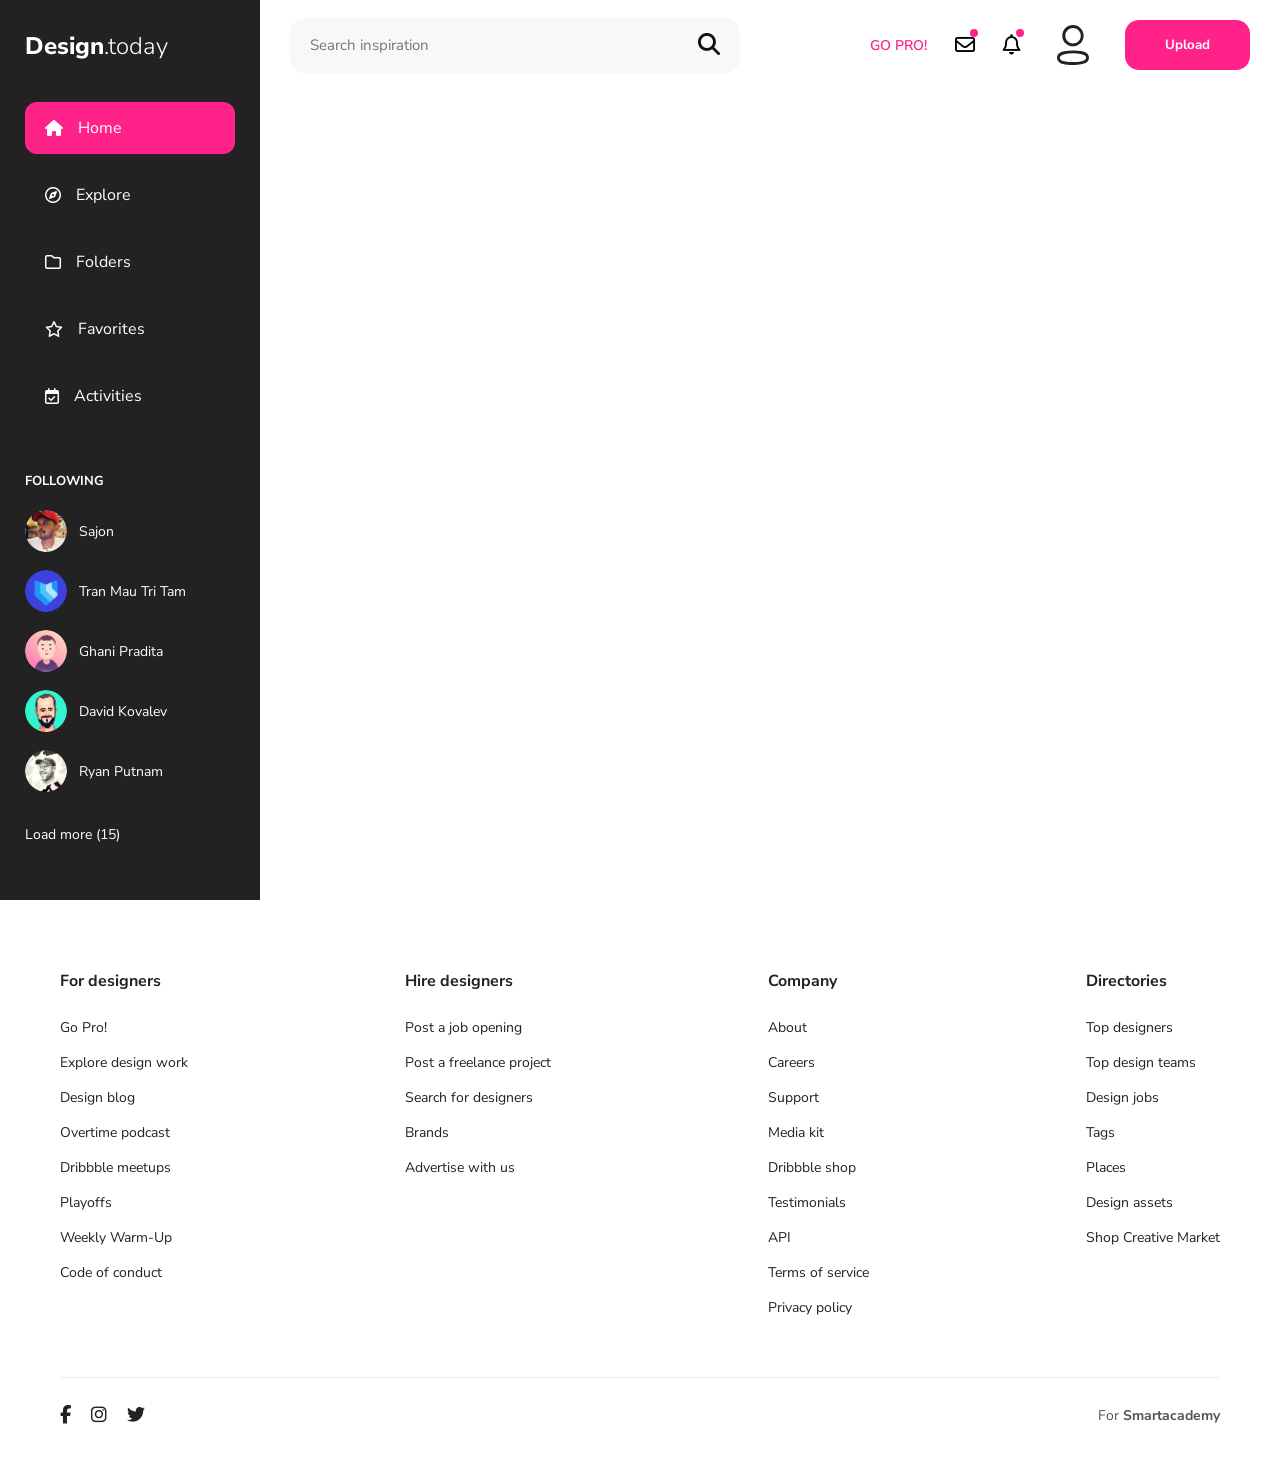
==== 2ndpage.html @ bc4ee6fa "footer added footer" ====
<!DOCTYPE html>
<html lang="en">
<head>
    <meta charset="UTF-8">
    <meta name="viewport" content="width=device-width, initial-scale=1.0">
    <title>design.today</title>
    <link rel="stylesheet" href="style.css">
    <link rel="preconnect" href="https://fonts.googleapis.com">
    <link rel="preconnect" href="https://fonts.gstatic.com" crossorigin>
    <link href="https://fonts.googleapis.com/css2?family=Nunito+Sans:ital,opsz,wght@0,6..12,200..1000;1,6..12,200..1000&display=swap" rel="stylesheet">
    <link rel="stylesheet" 
    href="https://cdnjs.cloudflare.com/ajax/libs/font-awesome/6.5.2/css/all.min.css">
</head>
<body>
<div class="page"> 

      <aside class="sidebar">
        <div class="logo"> 
        <h1>Design<span>.today</span></h1>
        </div>
        <ul class="menu">
            <li class="active">
                <a href="#"> <i class="fa-solid fa-house"></i> Home </a>
            </li>
            <li>
                <a href="#"> <i class="fa-regular fa-compass"></i> Explore </a>
            </li>
            <li>
                <a href="#"> <i class="fa-regular fa-folder"></i> Folders </a>
            </li>
            <li>
                <a href="#"> <i class="fa-regular fa-star"></i> Favorites </a>
            </li>
            <li>
                <a href="#"> <i class="fa-regular fa-calendar-check"></i> Activities </a>
            </li>
        </ul>
        <div class="following">
        <h2>
            FOLLOWING
        </h2>
        <div class="person"> 
        <img src="image/side1.png" alt="">
        <span>Sajon</span>
        </div>
        <div class="person"> 
        <img src="image/side2.png" alt="">
        <span>Tran Mau Tri Tam</span>
        </div>
        <div class="person"> 
        <img src="image/side3.png" alt="">
        <span>Ghani Pradita</span>
        </div>
        <div class="person">  
        <img src="image/side4.png" alt="">
        <span>David Kovalev</span>
        </div>
        <div class="person">
        <img src="image/side5.png" alt="">
        <span>Ryan Putnam</span>
        </div>
        <a href="#" class="load" >Load more (15)</a>
        </div>
    </aside>

    <div class="right"> 
    <header class="header">
        <div class="search-box">
        <input type="text" placeholder="Search inspiration">
        <button>
             <i class="fa-solid fa-magnifying-glass"></i>
        </button>
        </div>
        <nav class="nav-right">
            <a href="#" class="pro">
                GO PRO!
            </a>
            <a href="#" class="icon">
                <i class="fa-regular fa-envelope"></i>
                <span class="dot"></span>
            </a>
            <a href="#" class="icon">
                <i class="fa-regular fa-bell"></i>
                <span class="dot"></span>
            </a>
            <a href="index.html" class="profile-link">
                <img src="image/profile0.svg" alt="profile" class="profile">
            </a>
            <button class="upload-btn">
                Upload
            </button>
        </nav>
    </header>

     <main class="content">
     </main>
</div>
</div>

<footer class="footer">

    <div class="footer-links">

        <div class="footer-column">
            <h3>For designers</h3>

            <a href="#">Go Pro!</a>
            <a href="#">Explore design work</a>
            <a href="#">Design blog</a>
            <a href="#">Overtime podcast</a>
            <a href="#">Dribbble meetups</a>
            <a href="#">Playoffs</a>
            <a href="#">Weekly Warm-Up</a>
            <a href="#">Code of conduct</a>
        </div>

        <div class="footer-column">
            <h3>Hire designers</h3>

            <a href="#">Post a job opening</a>
            <a href="#">Post a freelance project</a>
            <a href="#">Search for designers</a>
            <a href="#">Brands</a>
            <a href="#">Advertise with us</a>
        </div>

        <div class="footer-column">
            <h3>Company</h3>

            <a href="#">About</a>
            <a href="#">Careers</a>
            <a href="#">Support</a>
            <a href="#">Media kit</a>
            <a href="#">Dribbble shop</a>
            <a href="#">Testimonials</a>
            <a href="#">API</a>
            <a href="#">Terms of service</a>
            <a href="#">Privacy policy</a>
        </div>

        <div class="footer-column">
            <h3>Directories</h3>

            <a href="#">Top designers</a>
            <a href="#">Top design teams</a>
            <a href="#">Design jobs</a>
            <a href="#">Tags</a>
            <a href="#">Places</a>
            <a href="#">Design assets</a>
            <a href="#">Shop Creative Market</a>
        </div>

    </div>

    <div class="footer-bottom">

        <div class="socials">
            <a href="#"><i class="fa-brands fa-facebook-f"></i></a>
            <a href="#"><i class="fa-brands fa-instagram"></i></a>
            <a href="#"><i class="fa-brands fa-twitter"></i></a>
        </div>

        <p>For <strong>Smartacademy</strong></p>

    </div>

</footer>


</body>
</html>
---- style.css ----
*{
    margin:0;
    padding:0;
    box-sizing:border-box;
    font-family: "Nunito Sans", sans-serif;
}

body{
    background:#FFFFFF;
}

a {
    color: inherit;
    text-decoration: none;
}

.header{
    width:100%;
    height:90px;
    display:flex;
    justify-content:space-between;
    align-items:center;
    padding:0 30px;
}

.search-box{
    width:450px;
    height:55px;
    background: #f8f8f8;
    border-radius:15px;

    display:flex;
    align-items:center;
    justify-content:space-between;

    padding:0 20px;
}

.search-box input{
    width:100%;
    border:none;
    outline:none;
    background:transparent;
    font-size:15px;
    color:#111111;
}

.search-box button{
    border:none;
    background:none;
    cursor:pointer;
    font-size:22px;
    color:#111111;
}

.nav-right{
    display:flex;
    align-items:center;
    gap:28px;
}

.pro{
    text-decoration:none;
    color:#ff2288;
    font-size:14px;
    font-weight:600;
}

.icon{
    position:relative;
    font-size:20px;
}

.dot{
    position:absolute;
    width:8px;
    height:8px;
    background:#ff2288;
    border-radius:50%;
    top:-3px;
    right:-3px;
}

.profile-link{
    display: flex;
    align-items: center;
    text-decoration: none;
}

.profile{
    width: 48px;
    height: 48px;
    border-radius: 50%;
    object-fit: cover;
    display: block;
    cursor: pointer;
}

.upload-btn{
    border:none;
    background:#ff2288;
    color:white;
    padding:16px 40px;
    border-radius:14px;
    font-weight:bold;
    cursor:pointer;
    transition:.3s;
}

.upload-btn:hover{
    background:#ff2288;
}

.sidebar{
    width:260px;
    min-height:100vh;
    background: #222222;
    color:white;
    padding:30px 25px;
}
.logo{
    margin-bottom:40px;
}

.logo h1{
    font-size:24px;
    font-weight:800;
}

.logo span{
    font-weight:300;
}

.menu{
    list-style:none;
}

.menu li{
    margin-bottom:15px;
}

.menu a{
    display:flex;
    align-items:center;
    gap:15px;
    padding:15px 20px;
    border-radius:12px;
    color:white;
    transition:.3s;
}

.menu a:hover{
    background:#ff2288;
}

.menu .active a{
    background:#ff2288;
}

.following{
    margin-top:50px;
}

.following h2{
    color:#FFFFFF;
    font-size:13px;
    margin-bottom:20px;
}

.person{
    display:flex;
    align-items:center;
    gap:12px;
    margin-bottom:18px;
}

.person img{
    width:42px;
    height:42px;
    border-radius:50%;
    object-fit:cover;
}

.person span{
    font-size:14px;
}

.load{
    display:inline-block;
    margin-top:15px;
    color: white;
    font-size:14px;
}

.page{
    display: flex;
}

.sidebar{
    width:260px;
    min-height:100vh;
}

.right{
    flex:1;
}

.header{
    height:90px;
}



.footer{
    padding:70px 60px 30px;
    background:#fff;
}

.footer-links{
    display:flex;
    justify-content:space-between;
    gap:60px;
    flex-wrap:wrap;
}

.footer-column{
    display:flex;
    flex-direction:column;
    gap:16px;
}

.footer-column h3{
    font-size:16px;
    margin-bottom:10px;
    color:#222222;
}

.footer-column a{
    font-size:14px;
    color:#222222;
    transition:.3s;
}

.footer-column a:hover{
    color:#ff2288;
}

.footer-bottom{
    margin-top:60px;
    padding-top:25px;
    border-top:1px solid #ececec;

    display:flex;
    justify-content:space-between;
    align-items:center;
}

.socials{
    display:flex;
    gap:20px;
}

.socials a{
    color:#222222;
    font-size:18px;
    transition:.3s;
}

.socials a:hover{
    color:#ff2288;
}

.footer-bottom p{
    font-size:14px;
    color:#555;
}
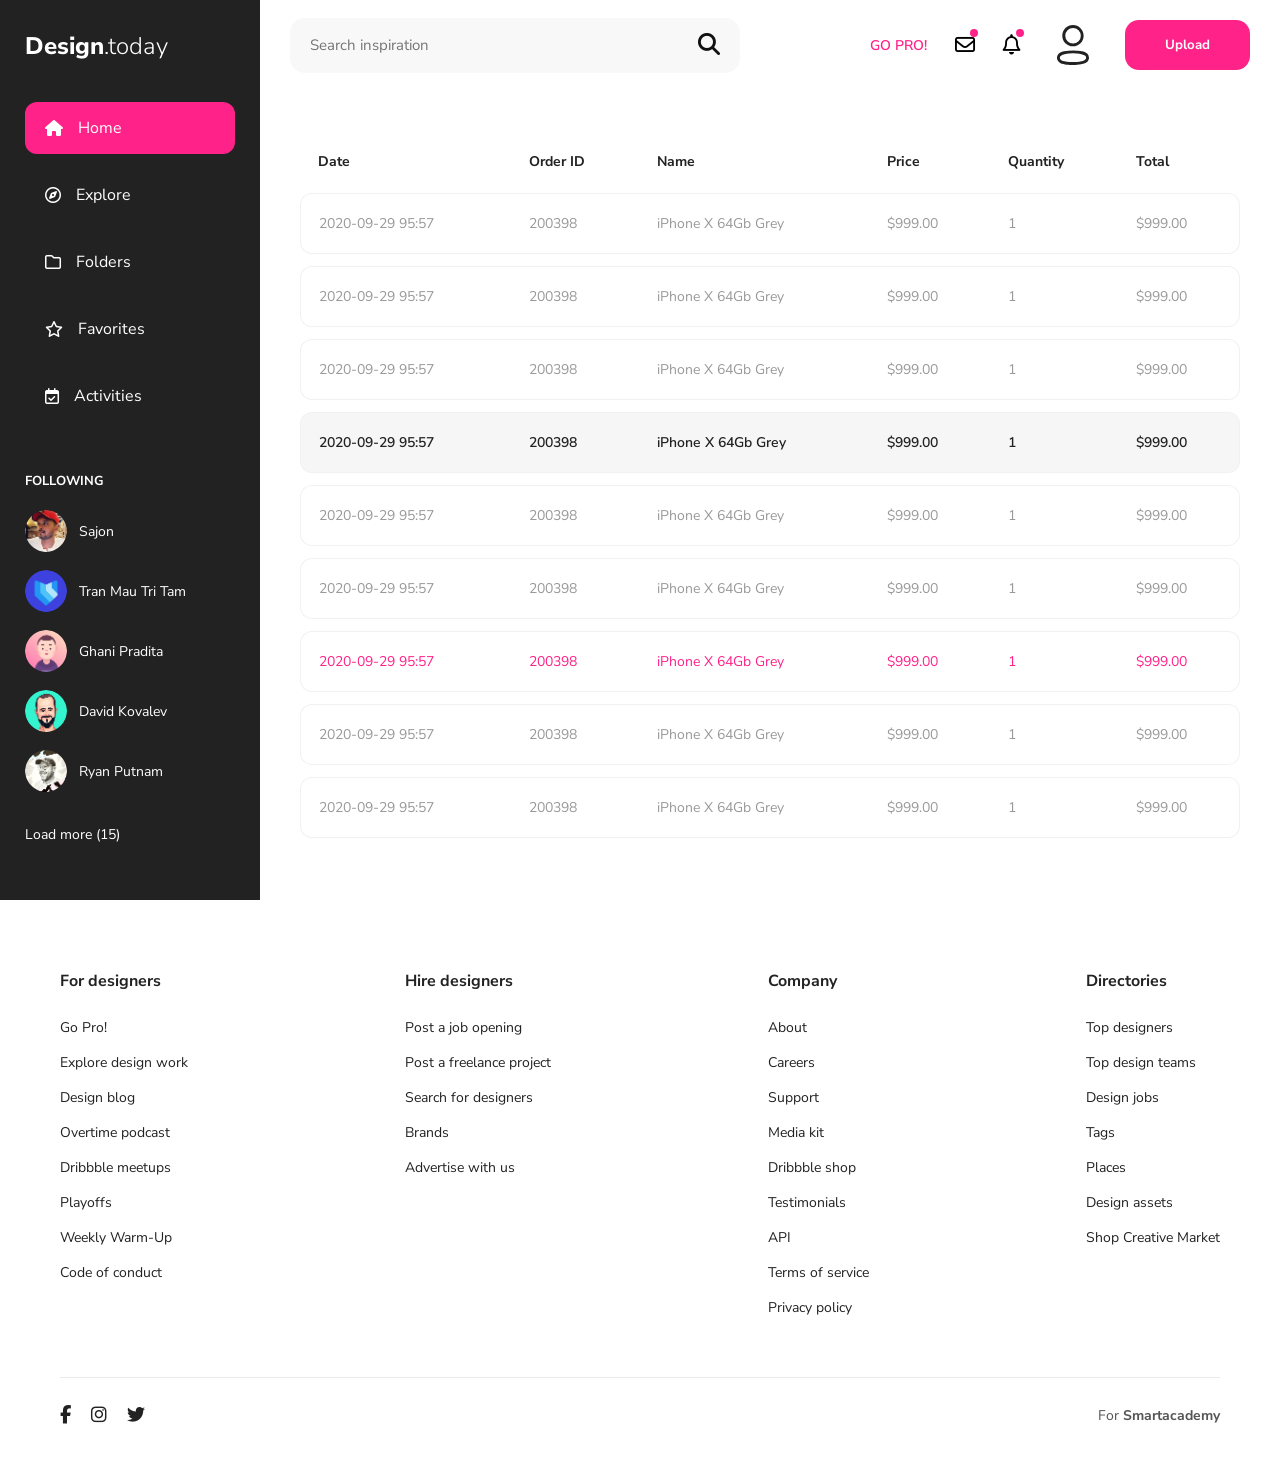
==== commit ecf6c695: "2nd page done" ====
--- a/2ndpage.html
+++ b/2ndpage.html
@@ -93,7 +93,107 @@
     </header>
 
      <main class="content">
-     </main>
+
+    <table class="orders-table">
+        <thead>
+            <tr>
+                <th>Date</th>
+                <th>Order ID</th>
+                <th>Name</th>
+                <th>Price</th>
+                <th>Quantity</th>
+                <th>Total</th>
+            </tr>
+        </thead>
+
+        <tbody>
+
+            <tr>
+                <td>2020-09-29 95:57</td>
+                <td>200398</td>
+                <td>iPhone X 64Gb Grey</td>
+                <td>$999.00</td>
+                <td>1</td>
+                <td>$999.00</td>
+            </tr>
+
+            <tr>
+                <td>2020-09-29 95:57</td>
+                <td>200398</td>
+                <td>iPhone X 64Gb Grey</td>
+                <td>$999.00</td>
+                <td>1</td>
+                <td>$999.00</td>
+            </tr>
+
+            <tr>
+                <td>2020-09-29 95:57</td>
+                <td>200398</td>
+                <td>iPhone X 64Gb Grey</td>
+                <td>$999.00</td>
+                <td>1</td>
+                <td>$999.00</td>
+            </tr>
+
+            <tr class="selected">
+                <td>2020-09-29 95:57</td>
+                <td>200398</td>
+                <td>iPhone X 64Gb Grey</td>
+                <td>$999.00</td>
+                <td>1</td>
+                <td>$999.00</td>
+            </tr>
+
+            <tr>
+                <td>2020-09-29 95:57</td>
+                <td>200398</td>
+                <td>iPhone X 64Gb Grey</td>
+                <td>$999.00</td>
+                <td>1</td>
+                <td>$999.00</td>
+            </tr>
+
+            <tr>
+                <td>2020-09-29 95:57</td>
+                <td>200398</td>
+                <td>iPhone X 64Gb Grey</td>
+                <td>$999.00</td>
+                <td>1</td>
+                <td>$999.00</td>
+            </tr>
+
+            <tr class="pink">
+                <td>2020-09-29 95:57</td>
+                <td>200398</td>
+                <td>iPhone X 64Gb Grey</td>
+                <td>$999.00</td>
+                <td>1</td>
+                <td>$999.00</td>
+            </tr>
+
+            <tr>
+                <td>2020-09-29 95:57</td>
+                <td>200398</td>
+                <td>iPhone X 64Gb Grey</td>
+                <td>$999.00</td>
+                <td>1</td>
+                <td>$999.00</td>
+            </tr>
+
+            <tr>
+                <td>2020-09-29 95:57</td>
+                <td>200398</td>
+                <td>iPhone X 64Gb Grey</td>
+                <td>$999.00</td>
+                <td>1</td>
+                <td>$999.00</td>
+            </tr>
+
+        </tbody>
+    </table>
+
+</main>
+
 </div>
 </div>
 
--- a/style.css
+++ b/style.css
@@ -275,3 +275,52 @@
     color:#555;
 }
 
+.content{
+    padding:40px;
+}
+
+.orders-table{
+    width:100%;
+    border-collapse:separate;
+    border-spacing:0 12px;
+}
+
+.orders-table thead th{
+    text-align:left;
+    font-size:14px;
+    font-weight:700;
+    color:#222;
+    padding:10px 18px;
+}
+
+.orders-table tbody td{
+    padding:20px 18px;
+    color:#999;
+    font-size:14px;
+    border-top:1px solid #f1f1f1;
+    border-bottom:1px solid #f1f1f1;
+}
+
+.orders-table tbody tr td:first-child{
+    border-left:1px solid #f1f1f1;
+    border-radius:12px 0 0 12px;
+}
+
+.orders-table tbody tr td:last-child{
+    border-right:1px solid #f1f1f1;
+    border-radius:0 12px 12px 0;
+}
+
+.orders-table tbody tr.selected td{
+    background:#f6f6f6;
+    color:#222;
+    font-weight:600;
+}
+
+.orders-table tbody tr.pink td{
+    color:#ff2288;
+}
+
+.orders-table tbody tr:hover td{
+    background:#fafafa;
+}
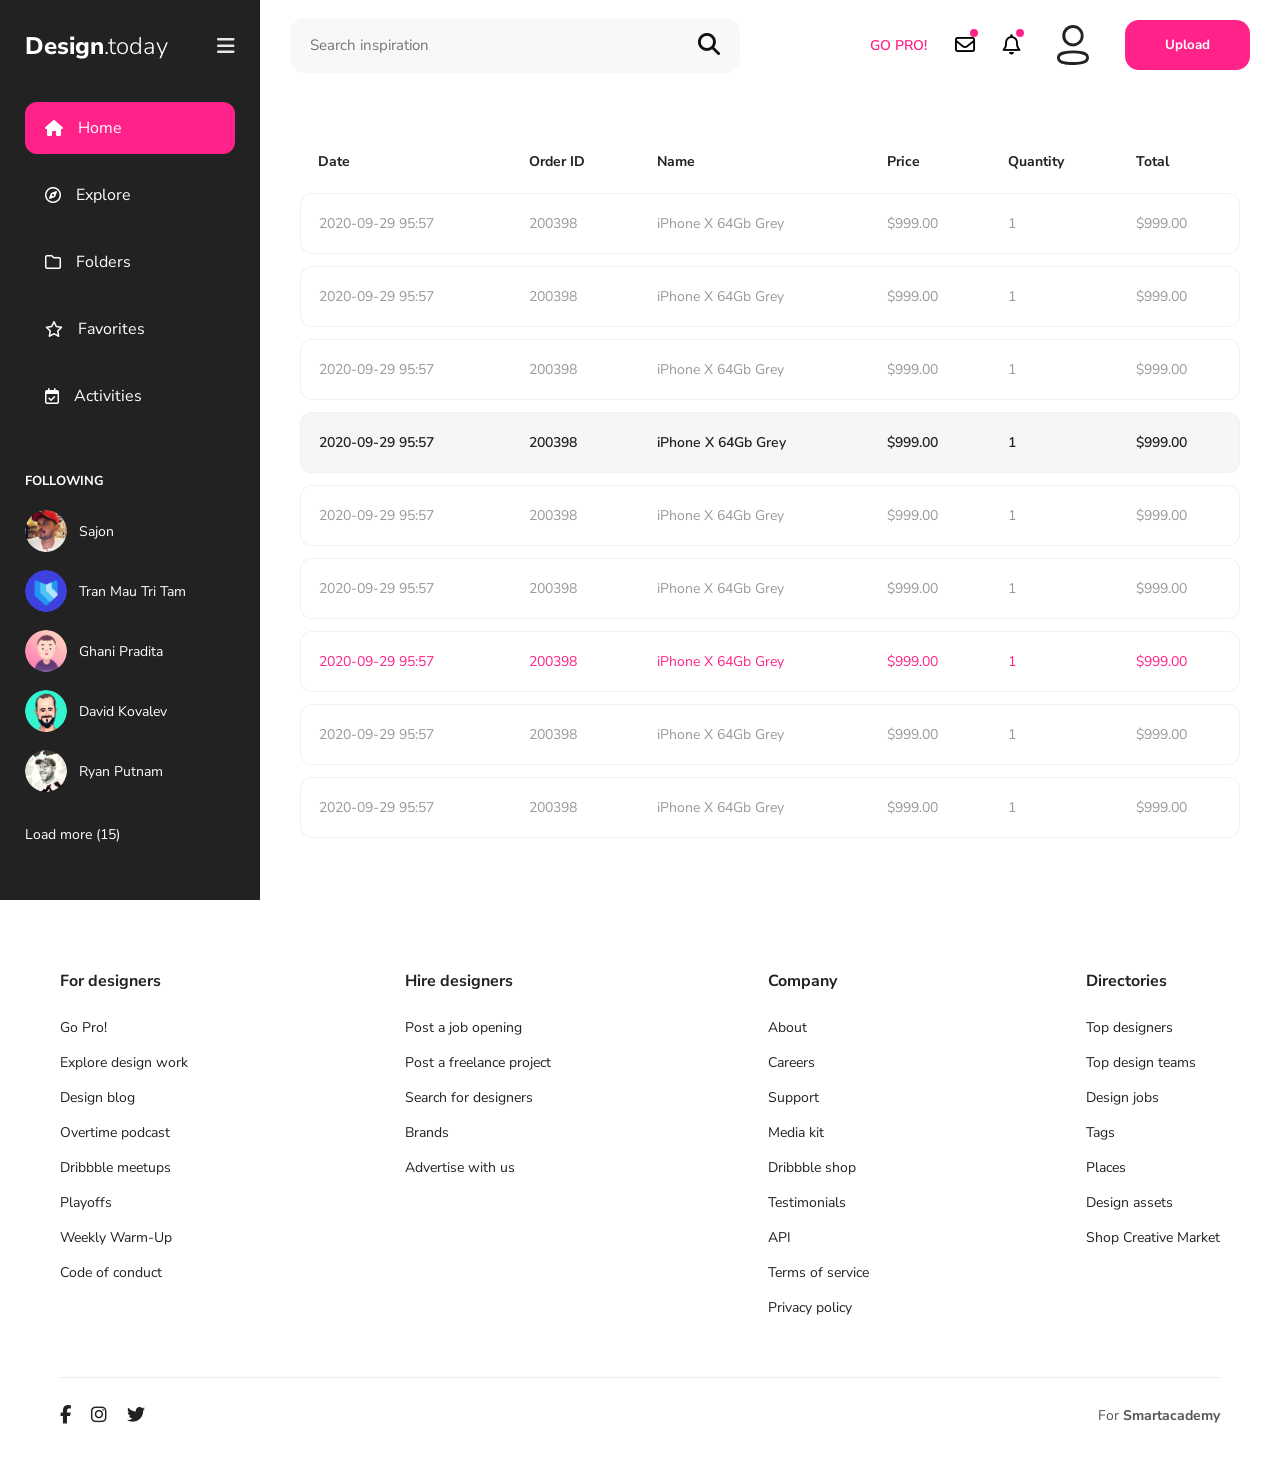
==== commit 03e54d02: "final" ====
--- a/2ndpage.html
+++ b/2ndpage.html
@@ -3,7 +3,7 @@
 <head>
     <meta charset="UTF-8">
     <meta name="viewport" content="width=device-width, initial-scale=1.0">
-    <title>design.today</title>
+    <title>profile</title>
     <link rel="stylesheet" href="style.css">
     <link rel="preconnect" href="https://fonts.googleapis.com">
     <link rel="preconnect" href="https://fonts.gstatic.com" crossorigin>
@@ -17,6 +17,7 @@
       <aside class="sidebar">
         <div class="logo"> 
         <h1>Design<span>.today</span></h1>
+        <i class="fa-solid fa-bars"></i> 
         </div>
         <ul class="menu">
             <li class="active">
--- a/style.css
+++ b/style.css
@@ -120,6 +120,9 @@
 }
 .logo{
     margin-bottom:40px;
+    display: flex;
+    justify-content: space-between;
+    align-items: center;
 }
 
 .logo h1{
@@ -129,6 +132,12 @@
 
 .logo span{
     font-weight:300;
+}
+
+.fa-bars {
+    color: #e7e7e7;
+    font-size: 20px;
+    cursor: pointer;
 }
 
 .menu{
@@ -324,3 +333,125 @@
 .orders-table tbody tr:hover td{
     background:#fafafa;
 }
+
+.cards{
+    margin-top:40px;
+
+    display:grid;
+    grid-template-columns:repeat(4,1fr);
+    gap:30px;
+}
+
+.card img{
+    width:100%;
+    border-radius:14px;
+    display:block;
+}
+
+.card h3{
+    margin-top:12px;
+    font-size:15px;
+    font-weight:600;
+}
+
+.categories{
+    display:flex;
+    align-items:center;
+    gap:30px;
+}
+
+.categories a{
+    color:#222222;
+}
+
+.categories .active{
+    background: #f2f2f2;
+    padding:10px 18px;
+    border-radius:12px;
+}
+
+.filter-btn{
+    margin-left:auto;
+    color: #222222;
+    border:1px solid #D8D8D8;
+    background:white;
+    padding:12px 24px;
+    border-radius:14px;
+    cursor:pointer;
+}
+
+.designers{
+    display: flex;
+    justify-content: space-between;
+    gap: 20px;
+}
+
+.designer{
+    display: flex;
+    flex-direction: column;
+    align-items: center;
+    width: 120px;
+}
+
+.designer h4{
+    margin-top: 15px;
+    min-height: 55px;  
+    text-align: center;
+}
+
+.designer p{
+    min-height: 45px;  
+    text-align: center;
+    color: #888;
+    font-size: 14px;
+}
+
+.designer button{
+    margin-top: auto;  
+    width: 90px;
+    height: 40px;
+    border: 1px solid #ddd;
+    border-radius: 12px;
+    background: #fff;
+    cursor: pointer;
+}
+
+
+.designer img{
+    width:90px;
+    height:90px;
+    border-radius:50%;
+}
+
+.designer button{
+    margin-top:15px;
+    border:1px solid #ddd;
+    background:white;
+    padding:10px 22px;
+    border-radius:12px;
+}
+
+.load-more{
+    display: flex;
+    justify-content: center;
+    margin: 50px 0 80px;
+}
+
+.load-more button{
+    width: 190px;
+    height: 56px;
+    border: none;
+    border-radius: 14px;
+    background: #f2f2f2;
+    color: #222;
+    font-size: 14px;
+    font-weight: 600;
+    cursor: pointer;
+    transition: 0.3s;
+}
+
+.load-more button:hover{
+    background: #e7e7e7;
+}
+
+ 
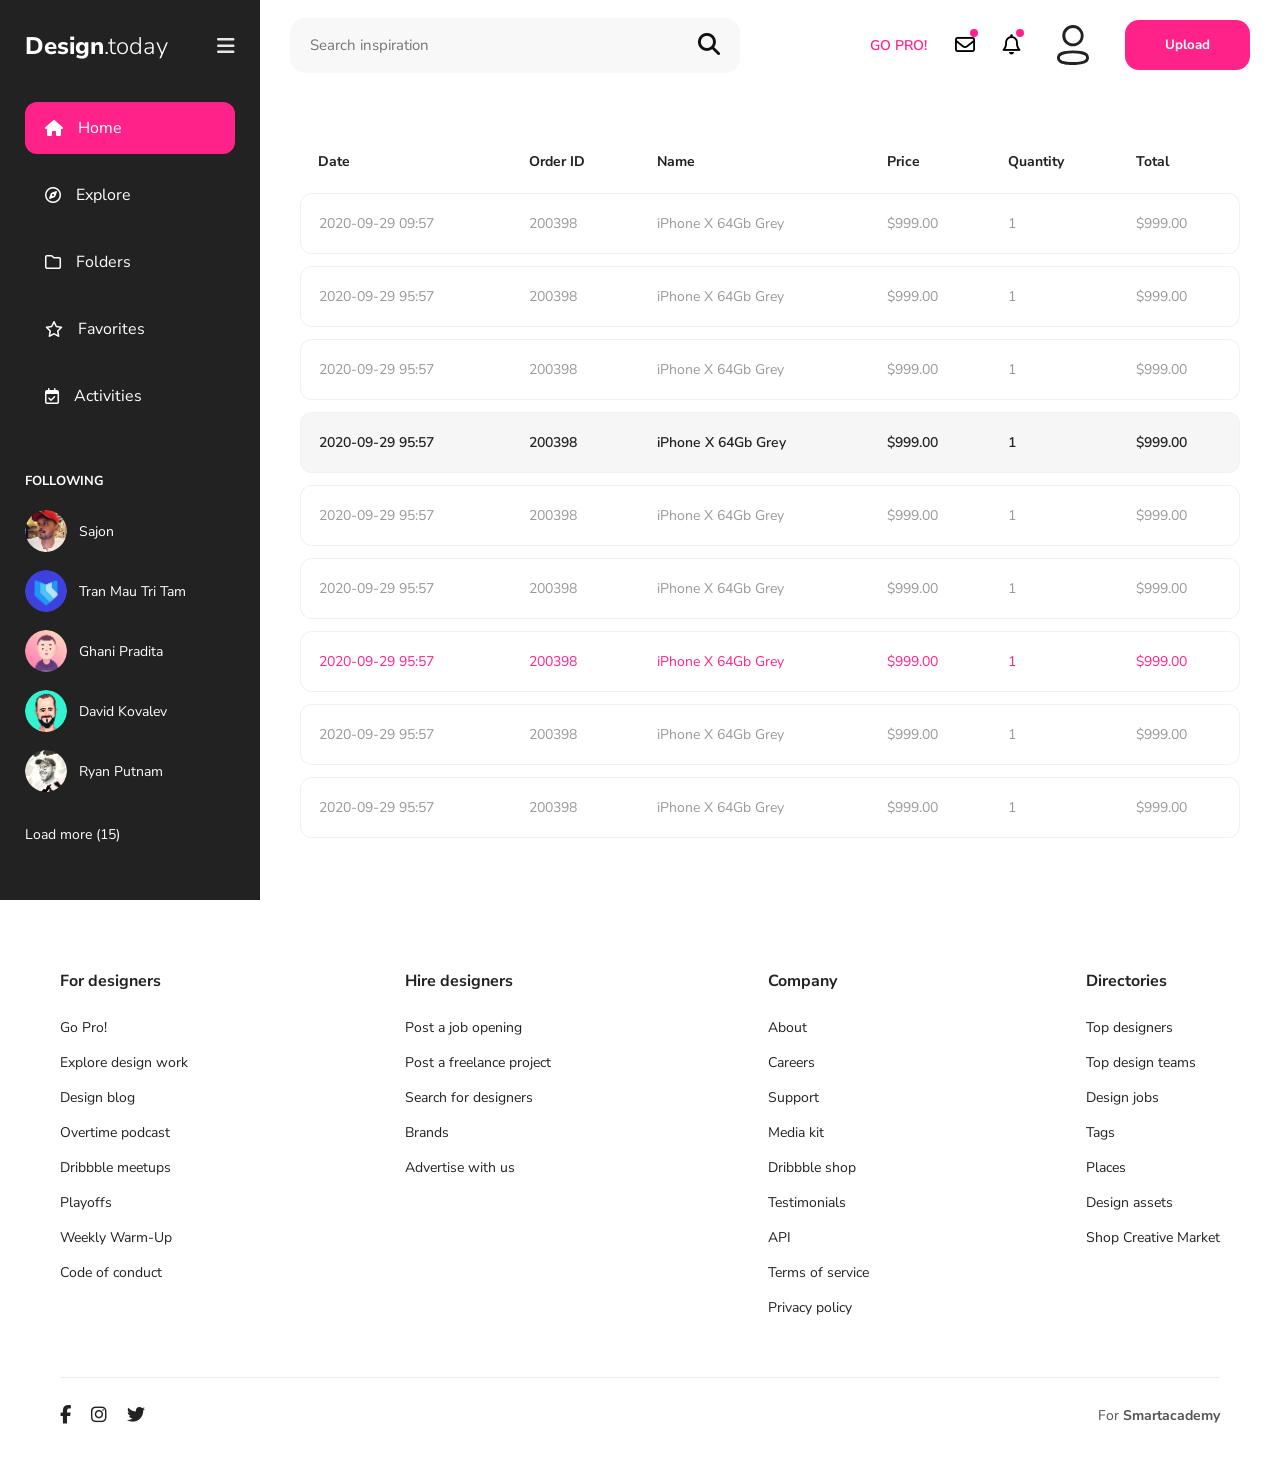
==== commit b538ba64: "Final added sizes" ====
--- a/2ndpage.html
+++ b/2ndpage.html
@@ -3,6 +3,12 @@
 <head>
     <meta charset="UTF-8">
     <meta name="viewport" content="width=device-width, initial-scale=1.0">
+    <meta name="description" content="View your Design.today profile, orders and account information.">
+    <meta property="og:title" content="User Profile - Design.today">
+    <meta property="og:description" content="Manage your profile and view your order history.">
+    <meta property="og:image" content="image/profile0.svg">
+    <meta property="og:type" content="profile">
+    <meta property="og:url" content="https://ninebieridze.github.io/vigilant-garbanzo/index.html">
     <title>profile</title>
     <link rel="stylesheet" href="style.css">
     <link rel="preconnect" href="https://fonts.googleapis.com">
@@ -110,7 +116,7 @@
         <tbody>
 
             <tr>
-                <td>2020-09-29 95:57</td>
+                <td>2020-09-29 09:57</td>
                 <td>200398</td>
                 <td>iPhone X 64Gb Grey</td>
                 <td>$999.00</td>
--- a/style.css
+++ b/style.css
@@ -454,4 +454,183 @@
     background: #e7e7e7;
 }
 
+
+@media (max-width: 1024px){
+
+    .sidebar{
+        width: 220px;
+        padding: 20px;
+    }
+
+    .header{
+        padding: 20px;
+        gap: 20px;
+    }
+
+    .search-box{
+        width: 300px;
+    }
+
+    .cards{
+        grid-template-columns: repeat(2,1fr);
+    }
+
+    .designers{
+        flex-wrap: wrap;
+        justify-content: center;
+    }
+
+    .footer-links{
+        gap:40px;
+    }
+
+    .orders-table{
+        display:block;
+        overflow-x:auto;
+        white-space:nowrap;
+    }
+}
+
+
+@media (max-width:768px){
+
+    .page{
+        flex-direction:column;
+    }
+
+    .sidebar{
+        width:100%;
+        min-height:auto;
+        padding:20px;
+    }
+
+    .following{
+        display:none;
+    }
+
+    .menu{
+        display:flex;
+        overflow-x:auto;
+        gap:10px;
+        margin-top:20px;
+    }
+
+    .menu li{
+        margin-bottom:0;
+        flex-shrink:0;
+    }
+
+    .header{
+        flex-direction:column;
+        height:auto;
+        padding:20px;
+        gap:20px;
+    }
+
+    .search-box{
+        width:100%;
+    }
+
+    .nav-right{
+        width:100%;
+        justify-content:space-between;
+        gap:10px;
+        flex-wrap:wrap;
+    }
+
+    .upload-btn{
+        width:100%;
+    }
+
+    .content{
+        padding:20px;
+    }
+
+    .categories{
+        flex-wrap:wrap;
+        gap:12px;
+    }
+
+    .filter-btn{
+        margin-left:0;
+        width:100%;
+    }
+
+    .cards{
+        grid-template-columns:1fr;
+    }
+
+    .designers{
+        display:grid;
+        grid-template-columns:repeat(2,1fr);
+        gap:20px;
+        justify-items:center;
+    }
+
+    .designer{
+        width:100%;
+    }
+
+    .orders-table{
+        display:block;
+        overflow-x:auto;
+        white-space:nowrap;
+    }
+
+    .footer{
+        padding:40px 20px;
+    }
+
+    .footer-links{
+        flex-direction:column;
+        gap:30px;
+    }
+
+    .footer-bottom{
+        flex-direction:column;
+        gap:20px;
+        text-align:center;
+    }
+}
+
+
+
+@media (max-width:480px){
+
+    .logo h1{
+        font-size:20px;
+    }
+
+    .search-box{
+        height:48px;
+    }
+
+    .profile{
+        width:40px;
+        height:40px;
+    }
+
+    .upload-btn{
+        padding:14px;
+    }
+
+    .designers{
+        grid-template-columns:1fr;
+    }
+
+    .cards{
+        gap:20px;
+    }
+
+    .categories a{
+        font-size:14px;
+    }
+
+    .orders-table thead th,
+    .orders-table tbody td{
+        font-size:13px;
+        padding:12px;
+    }
+}
+
  
